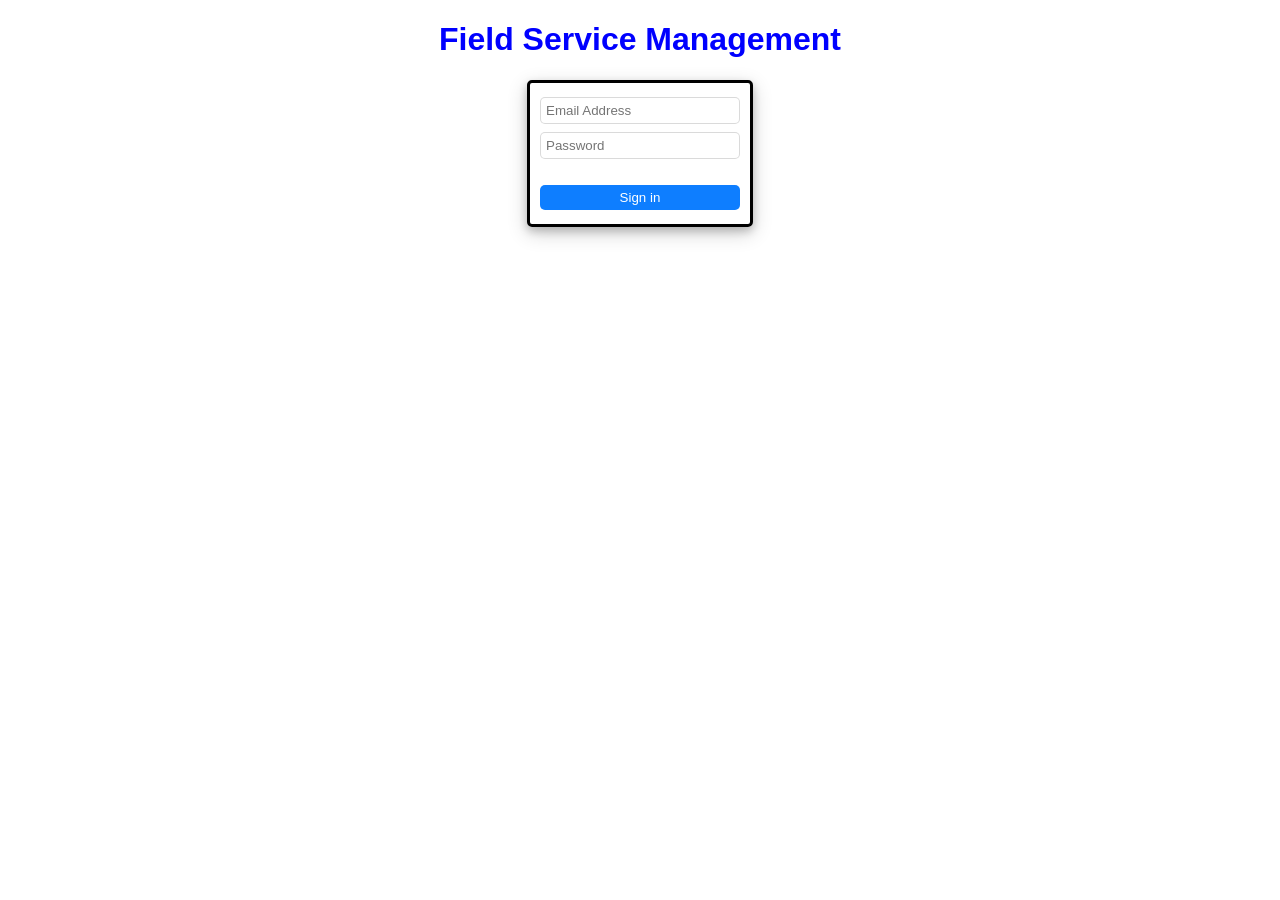
==== app/index.html @ 2319a529 "Frontend webpage in progress" ====
<!DOCTYPE html>
<html lang="en-us">
  <head>
    <title>Field Service Management</title>
    <link rel="stylesheet" href="styles.css" type="text/css">
  </head>
  <body>
    <div class="header">
      <h1>Field Service Management</h1>
    </div>
    <div class="login">
      <form>
        <input type="email" id="email" name="email" placeholder="Email Address" required><br>
        <input type="password" id="password" name="password" placeholder="Password" maxlength="64" required><br><br>
        <input type="submit" id="submit" value="Sign in">
      </form>
    </div>
    <div id="footer">
    </div>
  </body>
</html>
---- app/styles.css ----
body{
  font-family: Arial, Helvetica, sans-serif;
}
.header {
  margin: auto;
}
.login {
  background-color: 
  border: 2px;
  border-style: solid;
  border-radius: 5px;
  text-align: center;
  width: 200px;
  padding: 10px;
  margin: auto;
  box-shadow: 0 4px 8px 0 rgba(0, 0, 0, 0.2), 0 6px 20px 0 rgba(0, 0, 0, 0.19);
}
input[type=email], input[type=password] {
  padding: 5px;
  border: 1px solid rgba(181, 181, 181, 0.5);
  border-radius: 5px;
  outline: none;
  display: inline-block;
  width: 100%;
  margin: 4px 0;
  box-sizing: border-box;
}
input[type=email]:focus, input[type=password]:focus {
  border: 1px solid rgba(181, 181, 181, 1);
}
input[type=submit] {
  background-color: rgba(14, 126, 255, 1);
  color: white;
  padding: 5px;
  border-radius: 5px;
  border: 0;
  cursor: pointer;
  width: 100%;
  margin: 4px 0;
}
input[type=submit]:hover {
  background-color: rgba(0, 119, 255, 1);
}
h1 {
  color: blue;
  text-align: center;
}
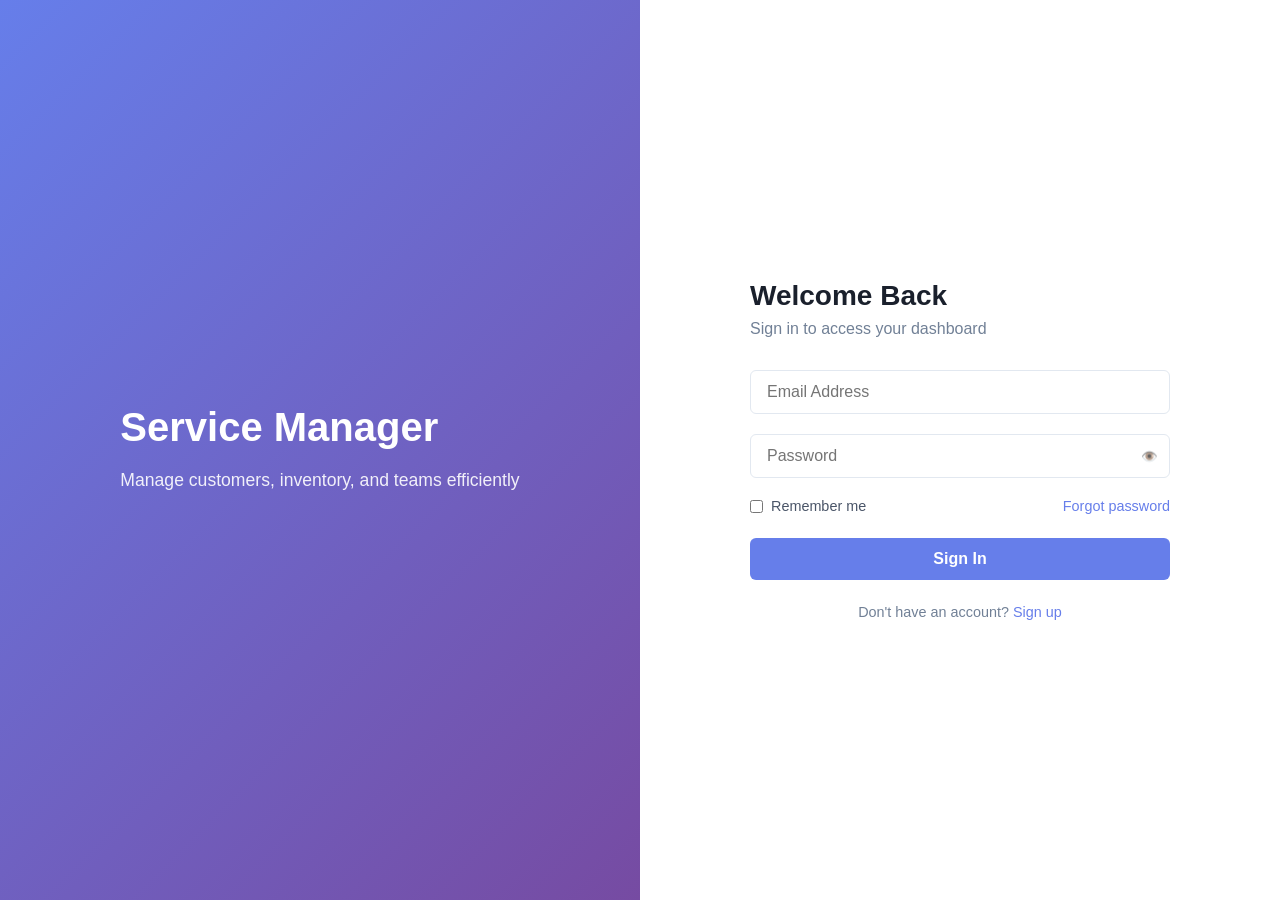
==== commit 0d5d1d55: "Frontend Login Page" ====
--- a/app/index.html
+++ b/app/index.html
@@ -1,21 +1,86 @@
 <!DOCTYPE html>
 <html lang="en-us">
   <head>
-    <title>Field Service Management</title>
-    <link rel="stylesheet" href="styles.css" type="text/css">
+    <meta charset="UTF-8">
+    <meta name="viewport" content="width=device-width, initial-scale=1.0">
+    <title>Login | Field Service Management</title>
+    <link rel="stylesheet" href="styles.css">
   </head>
   <body>
-    <div class="header">
-      <h1>Field Service Management</h1>
+    <div class="login-wrapper">
+      <!-- Left Side: Branding -->
+      <div class="login-branding">
+        <div class="brand-content">
+          <h1 class="brand-title">Service Manager</h1>
+          <p class="brand-tagline">Manage customers, inventory, and teams efficiently</p>
+        </div>
+      </div>
+
+      <!-- Right Side: Form -->
+      <div class="login-form-container">
+        <div class="form-card">
+          <h2>Welcome Back</h2>
+          <p class="form-subtitle">Sign in to access your dashboard</p>
+
+          <form id="loginForm" novalidate>
+            <!-- Email Field -->
+            <div class="form-group">
+              <input
+                type="email"
+                id="email"
+                name="email"
+                required
+                autocomplete="email"
+                placeholder="Email Address"
+              >
+              <span class="error-message" id="emailError"></span>
+            </div>
+
+            <!-- Password Field -->
+            <div class="form-group">
+              <div class="password-input-wrapper">
+                <input
+                  type="password"
+                  id="password"
+                  name="password"
+                  required
+                  autocomplete="current-password"
+                  placeholder="Password"
+                >
+                <button type="button" class="toggle-password" aria-label="Toggle password visibility">👁️</button>
+              </div>
+              <span class="error-message" id="passwordError"></span>
+            </div>
+
+            <!-- Remember Me & Forgot Password -->
+            <div class="form-row">
+              <label class="checkbox-label">
+                <input type="checkbox" name="remember">
+                <span>Remember me</span>
+              </label>
+              <a href="#" class="forgot-link">Forgot password</a>
+            </div>
+
+            <!-- Submit Button -->
+            <button type="submit" class="btn btn-primary" id="submitBtn">
+              <span class="btn-text">Sign In</span>
+              <span class="btn-loader" style="display: none;">Signing in...</span>
+            </button>
+          </form>
+
+          <!-- Registration Link -->
+          <p class="signup-prompt">
+            Don't have an account? <a href="register.html">Sign up</a>
+          </p>
+
+          <div class="alert alert-error" id="apiError" style="display: none;">
+            <span class="alert-icon">⚠️</span>
+            <span class="alert-message"></span>
+          </div>
+        </div>
+      </div>
     </div>
-    <div class="login">
-      <form>
-        <input type="email" id="email" name="email" placeholder="Email Address" required><br>
-        <input type="password" id="password" name="password" placeholder="Password" maxlength="64" required><br><br>
-        <input type="submit" id="submit" value="Sign in">
-      </form>
-    </div>
-    <div id="footer">
-    </div>
+
+    <script src="auth.js"></script>
   </body>
 </html>
--- a/app/styles.css
+++ b/app/styles.css
@@ -1,47 +1,261 @@
-body{
-  font-family: Arial, Helvetica, sans-serif;
-}
-.header {
-  margin: auto;
-}
-.login {
-  background-color: 
-  border: 2px;
-  border-style: solid;
-  border-radius: 5px;
+/* Reset & Base */
+* {
+  margin: 0;
+  padding: 0;
+  box-sizing: border-box;
+}
+
+body {
+  font-family: 'Segoe UI', Tahoma, Geneva, Verdana, sans-serif;
+  background: #f5f7fa;
+  min-height: 100vh;
+}
+
+/* Login Wrapper */
+.login-wrapper {
+  display: grid;
+  grid-template-columns: 1fr 1fr;
+  min-height: 100vh;
+}
+
+/* Branding Side */
+.login-branding {
+  background: linear-gradient(135deg, #667eea 0%, #764ba2 100%);
+  display: flex;
+  align-items: center;
+  justify-content: center;
+  padding: 40px;
+}
+
+.brand-content {
+  max-width: 400px;
+}
+
+.brand-title {
+  color: white;
+  font-size: 2.5rem;
+  margin-bottom: 16px;
+}
+
+.brand-tagline {
+  color: rgba(255, 255, 255, 0.9);
+  font-size: 1.1rem;
+  line-height: 1.6;
+}
+
+/* Form Container */
+.login-form-container {
+  display: flex;
+  align-items: center;
+  justify-content: center;
+  padding: 40px;
+  background: white;
+}
+
+.form-card {
+  width: 100%;
+  max-width: 420px;
+}
+
+.form-card h2 {
+  color: #1a202c;
+  font-size: 1.75rem;
+  margin-bottom: 8px;
+}
+
+.form-subtitle {
+  color: #718096;
+  margin-bottom: 32px;
+}
+
+/* Form Groups */
+.form-group {
+  margin-bottom: 20px;
+}
+
+.form-group label {
+  display: block;
+  color: #2d3748;
+  font-weight: 500;
+  margin-bottom: 6px;
+}
+
+.form-group input[type="text"],
+.form-group input[type="email"],
+.form-group input[type="password"],
+.form-group input[type="tel"] {
+  width: 100%;
+  padding: 12px 16px;
+  border: 1px solid #e2e8f0;
+  border-radius: 6px;
+  font-size: 1rem;
+  transition: border-color 0.2s, box-shadow 0.2s;
+}
+
+.form-group input:focus {
+  outline: none;
+  border-color: #667eea;
+  box-shadow: 0 0 0 3px rgba(102, 126, 234, 0.1);
+}
+
+/* Password Toggle */
+.password-input-wrapper {
+  position: relative;
+}
+
+.toggle-password {
+  position: absolute;
+  right: 12px;
+  top: 50%;
+  transform: translateY(-50%);
+  background: none;
+  border: none;
+  cursor: pointer;
+  opacity: 0.7;
+}
+
+/* Form Row */
+.form-row {
+  display: flex;
+  justify-content: space-between;
+  align-items: center;
+  margin-bottom: 24px;
+  font-size: 0.9rem;
+}
+
+.checkbox-label {
+  display: flex;
+  align-items: center;
+  gap: 8px;
+  color: #4a5568;
+  cursor: pointer;
+}
+
+.forgot-link {
+  color: #667eea;
+  text-decoration: none;
+}
+
+.forgot-link:hover {
+  text-decoration: underline;
+}
+
+.hint-text {
+  display: block;
+  color: #718096;
+  font-size: 0.8rem;
+  margin-top: 4px;
+}
+
+/* Buttons */
+.btn {
+  width: 100%;
+  padding: 12px;
+  border: none;
+  border-radius: 6px;
+  font-size: 1rem;
+  font-weight: 600;
+  cursor: pointer;
+  transition: all 0.2s;
+}
+
+.btn-primary {
+  background: #667eea;
+  color: white;
+}
+
+.btn-primary:hover:not(:disabled) {
+  background: #5a67d8;
+}
+
+.btn:disabled {
+  opacity: 0.7;
+  cursor: not-allowed;
+}
+
+.signup-prompt {
   text-align: center;
-  width: 200px;
+  margin-top: 24px;
+  color: #718096;
+  font-size: 0.9rem;
+}
+
+.signup-prompt a {
+  color: #667eea;
+  text-decoration: none;
+  font-weight: 500;
+}
+
+/* Required list */
+.req-list {
+  list-style: none;
+  padding: 0;
+  margin-top: 8px;
+  font-size: 0.85rem;
+  color: #718096;
+  background: #f7fafc;
   padding: 10px;
-  margin: auto;
-  box-shadow: 0 4px 8px 0 rgba(0, 0, 0, 0.2), 0 6px 20px 0 rgba(0, 0, 0, 0.19);
-}
-input[type=email], input[type=password] {
-  padding: 5px;
-  border: 1px solid rgba(181, 181, 181, 0.5);
-  border-radius: 5px;
-  outline: none;
-  display: inline-block;
-  width: 100%;
-  margin: 4px 0;
-  box-sizing: border-box;
-}
-input[type=email]:focus, input[type=password]:focus {
-  border: 1px solid rgba(181, 181, 181, 1);
-}
-input[type=submit] {
-  background-color: rgba(14, 126, 255, 1);
+  border-radius: 6px;
+  border: 1px solid #e2e8f0;
+}
+
+.req-list li {
+  margin-bottom: 4px;
+  display: flex;
+  align-items: center;
+  gap: 6px;
+}
+
+/* State classes for dynamic updates */
+.req-pass {
+  color: #38a169;
+}
+.req-pass::before {
+  content: "✅ ";
+}
+
+.req-fail {
+  color: #e53e3e;
+}
+.req-fail::before {
+  content: "❌ ";
+}
+
+/* Error Messages */
+.error-message {
+  display: block;
+  color: #e53e3e;
+  font-size: 0.8rem;
+  margin-top: 4px;
+}
+
+/* Success Messages */
+.alert-success {
+  background: #f0fff4;
+  color: #276749;
+  border: 1px solid #9ae6b4;
+}
+
+.btn-success {
+  background: #48bb78;
   color: white;
-  padding: 5px;
-  border-radius: 5px;
-  border: 0;
-  cursor: pointer;
-  width: 100%;
-  margin: 4px 0;
-}
-input[type=submit]:hover {
-  background-color: rgba(0, 119, 255, 1);
-}
-h1 {
-  color: blue;
-  text-align: center;
-}
+}
+
+/* Responsive */
+@media (max-width: 768px) {
+  .login-wrapper {
+    grid-template-columns: 1fr;
+  }
+
+  .login-branding {
+    display: none;
+  }
+
+  .login-form-container {
+    padding: 30px 20px;
+  }
+
+  .form-card h2 {
+    font-size: 1.5rem;
+  }
+}
